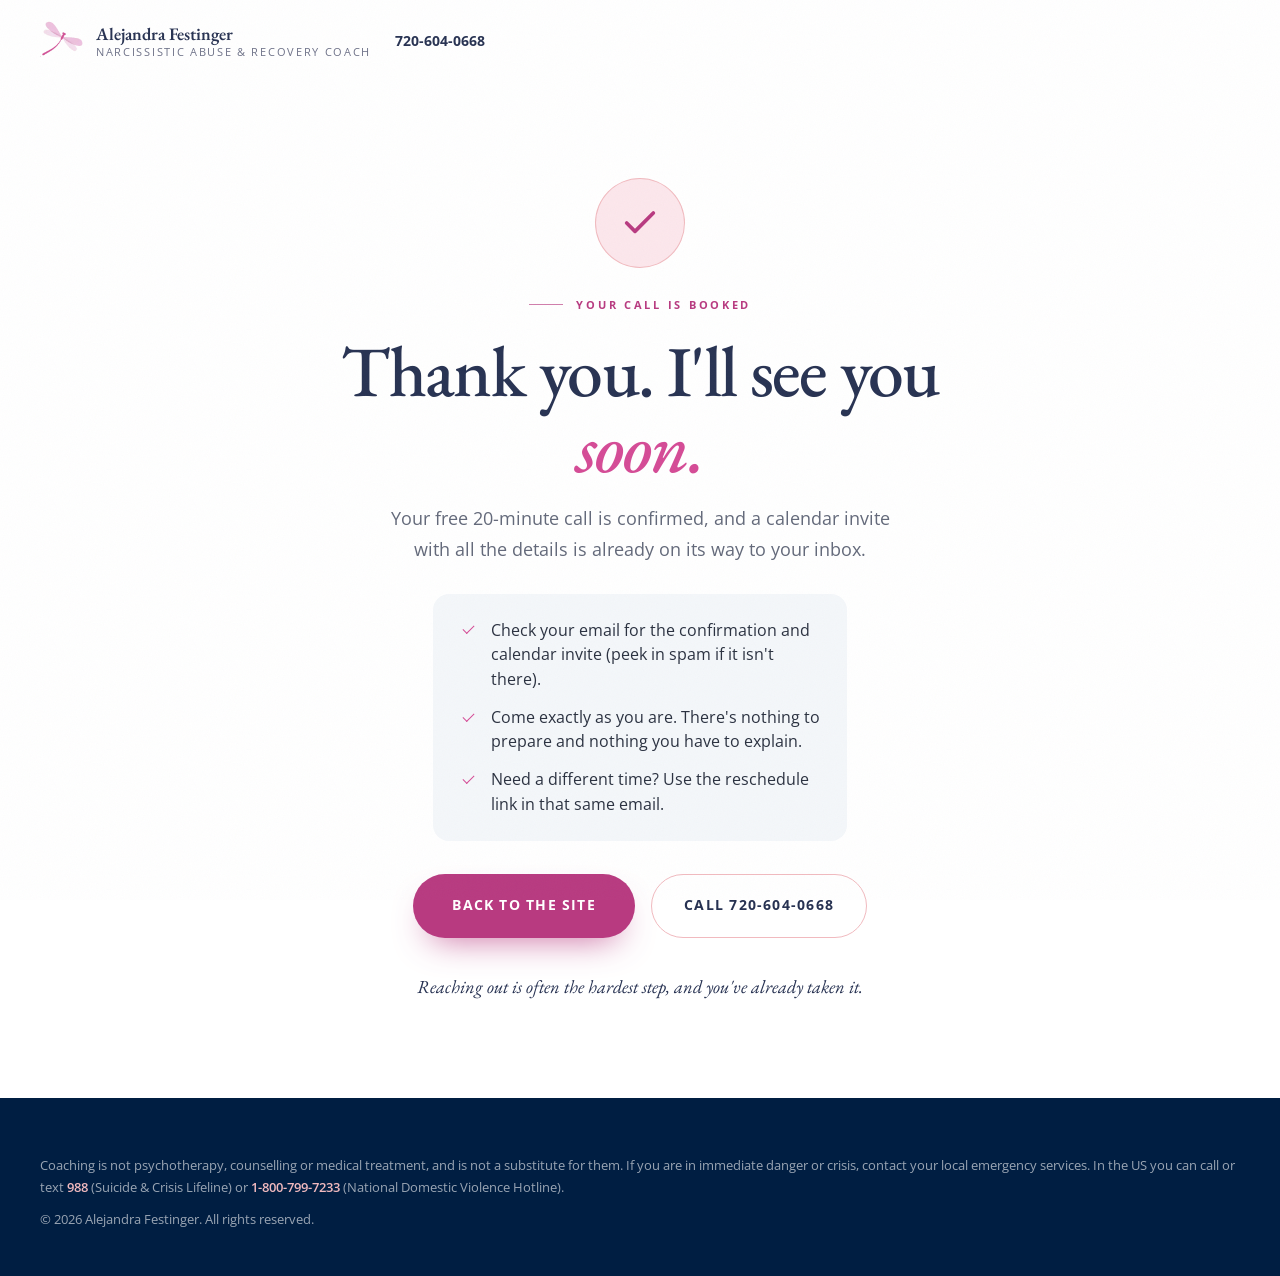
==== thank-you.html @ 25f55262 "Add a branded thank-you page for post-booking redirect New /thank-you page styled with the site's sy" ====
<!DOCTYPE html>
<html lang="en">
<head>
<meta charset="utf-8">
<meta name="viewport" content="width=device-width, initial-scale=1">

<!-- Google Tag Manager -->
<script>(function(w,d,s,l,i){w[l]=w[l]||[];w[l].push({'gtm.start':
new Date().getTime(),event:'gtm.js'});var f=d.getElementsByTagName(s)[0],
j=d.createElement(s),dl=l!='dataLayer'?'&l='+l:'';j.async=true;j.src=
'https://www.googletagmanager.com/gtm.js?id='+i+dl;f.parentNode.insertBefore(j,f);
})(window,document,'script','dataLayer','GTM-KCTSFG3N');</script>
<!-- End Google Tag Manager -->

<title>Thank you | Alejandra Festinger</title>
<meta name="description" content="Your free intro call with Alejandra Festinger is confirmed.">
<meta name="robots" content="noindex, nofollow">

<link rel="icon" href="images/logo.webp" type="image/webp">
<link rel="apple-touch-icon" href="images/logo.webp">

<link rel="preconnect" href="https://fonts.googleapis.com">
<link rel="preconnect" href="https://fonts.gstatic.com" crossorigin>
<link href="https://fonts.googleapis.com/css2?family=EB+Garamond:ital,wght@0,400;0,500;0,600;1,400;1,500&family=Open+Sans:wght@300;400;500;600;700&display=swap" rel="stylesheet">
<link rel="stylesheet" href="assets/styles.css">

<style>
  .thanks{ min-height:68vh; display:grid; place-items:center; text-align:center;
    padding:clamp(3rem,8vw,6rem) 0; }
  .thanks-inner{ max-width:640px; }
  .thanks-check{
    width:88px; height:88px; margin:0 auto 1.75rem; border-radius:50%;
    display:grid; place-items:center; background:var(--blush-bg); color:var(--rose-dark);
    box-shadow:0 0 0 1px var(--blush);
  }
  .thanks-check svg{ width:40px; height:40px; stroke-width:2.2; }
  .thanks .eyebrow{ justify-content:center; }
  .thanks h1{ margin:0 0 1.1rem; }
  .thanks-lede{ font-size:1.12rem; color:var(--body); margin:0 auto 1.75rem; max-width:50ch; }
  .thanks-next{
    list-style:none; margin:0 auto 2.1rem; padding:1.5rem 1.7rem; max-width:46ch;
    text-align:left; background:var(--mist); border-radius:var(--r);
    display:grid; gap:.85rem; font-size:.99rem; color:var(--ink);
  }
  .thanks-next li{ position:relative; padding-left:1.9rem; line-height:1.55; }
  .thanks-next li::before{
    content:""; position:absolute; left:.15rem; top:.5em; width:11px; height:6px;
    border-left:1.8px solid var(--rose); border-bottom:1.8px solid var(--rose);
    transform:rotate(-45deg);
  }
  .thanks-actions{ display:flex; gap:1rem; justify-content:center; flex-wrap:wrap; }
  .thanks-sign{ margin:2rem 0 0; font-family:var(--serif); font-style:italic;
    font-size:1.15rem; color:var(--navy-2); }
  @media (max-width:560px){ .thanks-actions{ flex-direction:column; } }
</style>
</head>
<body>

<!-- Google Tag Manager (noscript) -->
<noscript><iframe src="https://www.googletagmanager.com/ns.html?id=GTM-KCTSFG3N"
height="0" width="0" style="display:none;visibility:hidden"></iframe></noscript>
<!-- End Google Tag Manager (noscript) -->

<!-- conversion signal for GTM: create a trigger on this event to fire GA4/Ads conversions -->
<script>window.dataLayer=window.dataLayer||[];window.dataLayer.push({event:'booking_confirmed'});</script>

<div class="grain" aria-hidden="true"></div>

<header class="site-header" id="top">
  <div class="wrap header-inner">
    <a class="brand" href="/">
      <img class="brand-mark" src="images/logo.webp" alt="" width="44" height="44">
      <span class="brand-text">
        <strong>Alejandra Festinger</strong>
        <em>Narcissistic Abuse &amp; Recovery Coach</em>
      </span>
    </a>
    <div class="header-cta">
      <a class="phone" href="tel:+17206040668">720-604-0668</a>
    </div>
  </div>
</header>

<main class="thanks">
  <div class="wrap thanks-inner">
    <div class="thanks-check" aria-hidden="true">
      <svg viewBox="0 0 24 24"><path d="M20 6 9 17l-5-5"/></svg>
    </div>

    <p class="eyebrow"><span class="eyebrow-rule"></span>Your call is booked</p>
    <h1 class="display">Thank you. I'll see you <em>soon.</em></h1>

    <p class="thanks-lede">
      Your free 20-minute call is confirmed, and a calendar invite with all the
      details is already on its way to your inbox.
    </p>

    <ul class="thanks-next">
      <li>Check your email for the confirmation and calendar invite (peek in spam if it isn't there).</li>
      <li>Come exactly as you are. There's nothing to prepare and nothing you have to explain.</li>
      <li>Need a different time? Use the reschedule link in that same email.</li>
    </ul>

    <div class="thanks-actions">
      <a class="btn btn-rose btn-lg" href="/">Back to the site</a>
      <a class="btn btn-ghost" href="tel:+17206040668">Call 720-604-0668</a>
    </div>

    <p class="thanks-sign">Reaching out is often the hardest step, and you've already taken it.</p>
  </div>
</main>

<footer class="site-footer">
  <div class="wrap footer-legal" style="border-top:0; padding-top:0;">
    <p>
      Coaching is not psychotherapy, counselling or medical treatment, and is not a substitute
      for them. If you are in immediate danger or crisis, contact your local emergency services.
      In the US you can call or text <strong>988</strong> (Suicide &amp; Crisis Lifeline) or
      <strong>1-800-799-7233</strong> (National Domestic Violence Hotline).
    </p>
    <p>&copy; <span id="year">2026</span> Alejandra Festinger. All rights reserved.</p>
  </div>
</footer>

<script>document.getElementById('year').textContent=new Date().getFullYear();</script>
</body>
</html>
---- assets/styles.css ----
/* ============================================================
   Narcissistic Abuse Recovery — Landing Page
   Palette + type sampled from codependencylifecoach.com
   Concept: blur → focus. Distortion resolving into clarity.
   ============================================================ */

:root{
  --navy:        #162D4A;
  --navy-2:      #273252;
  --navy-deep:   #001E42;
  --rose:        #D54B96;   /* brand pink — accents and dark-background text */
  --rose-dark:   #B83A80;   /* text/fills on light backgrounds: clears 4.5:1 */
  --rose-deep:   #9C2F6B;   /* pressed / hover on filled buttons */
  --blush:       #F1BABF;
  --blush-bg:    #FCE7EC;
  --mist:        #F4F7FA;
  --mint:        #F2F8F5;
  --cream:       #FFF2E2;

  --ink:         #2A3140;
  --body:        #63697A;
  --body-soft:   #6C7087;
  --line:        #E7EBF1;
  --white:       #FFFFFF;

  --serif: "EB Garamond", Georgia, "Times New Roman", serif;
  --sans:  "Open Sans", Arial, Helvetica, sans-serif;

  --wrap: 1220px;
  --gutter: clamp(1.25rem, 4vw, 2.5rem);
  --r:    16px;
  --r-lg: 30px;

  --sh-sm: 0 2px 12px rgba(22,45,74,.06);
  --sh:    0 22px 50px -26px rgba(22,45,74,.4);
  --sh-lg: 0 50px 90px -45px rgba(22,45,74,.55);

  --ease:  cubic-bezier(.22,.61,.36,1);
  --ease-out: cubic-bezier(.16,1,.3,1);
}

*,*::before,*::after{ box-sizing:border-box; }

html{ scroll-behavior:smooth; scroll-padding-top:100px; -webkit-text-size-adjust:100%; }

body{
  margin:0;
  font-family:var(--sans);
  font-size:17px;
  line-height:1.75;
  color:var(--body);
  background:var(--white);
  overflow-x:hidden;
  -webkit-font-smoothing:antialiased;
}

img{ max-width:100%; height:auto; display:block; }
svg{ fill:none; stroke:currentColor; stroke-width:1.8; stroke-linecap:round; stroke-linejoin:round; }

h1,h2,h3{ font-family:var(--serif); color:var(--navy-2); margin:0 0 .5em; font-weight:500; }
p{ margin:0 0 1.15em; }
a{ color:var(--rose); text-decoration:none; }

.display{ line-height:1.06; letter-spacing:-.022em; }
.display em{ font-style:italic; color:var(--rose); }
h1.display{ font-size:clamp(2.55rem, 5.6vw, 4.6rem); }
h2.display{ font-size:clamp(2.05rem, 4.1vw, 3.35rem); }
h3{ font-size:1.3rem; line-height:1.25; }

.wrap{ width:min(var(--wrap), 100% - (var(--gutter) * 2)); margin-inline:auto; }

.skip-link{ position:absolute; left:-9999px; top:0; z-index:300; background:var(--navy); color:#fff; padding:.75rem 1.25rem; }
.skip-link:focus{ left:0; }
:focus-visible{ outline:3px solid var(--rose); outline-offset:3px; border-radius:4px; }

/* ─────────── page texture + chrome ─────────── */

.grain{
  position:fixed; inset:0; z-index:250; pointer-events:none; opacity:.035;
  background-image:url("data:image/svg+xml,%3Csvg xmlns='http://www.w3.org/2000/svg' width='140' height='140'%3E%3Cfilter id='n'%3E%3CfeTurbulence type='fractalNoise' baseFrequency='.85' numOctaves='3'/%3E%3C/filter%3E%3Crect width='100%25' height='100%25' filter='url(%23n)'/%3E%3C/svg%3E");
}

.progress{ position:fixed; top:0; left:0; right:0; height:2px; z-index:210; background:transparent; }
.progress span{
  display:block; height:100%; width:0%;
  background:linear-gradient(90deg, var(--blush), var(--rose));
}

/* ─────────── shared ─────────── */

/* rose-dark, not rose: at 11px the lighter tone falls under 4.5:1 on the
   light sections. Dark sections override this to blush below. */
.eyebrow{
  display:flex; align-items:center; gap:.85rem;
  font-size:.71rem; font-weight:700; letter-spacing:.24em; text-transform:uppercase;
  color:var(--rose-dark); margin:0 0 1.15rem;
}
.eyebrow-rule{ width:34px; height:1px; background:currentColor; flex:none; opacity:.65; }

.btn{
  display:inline-flex; align-items:center; justify-content:center; gap:.55rem;
  font-size:.845rem; font-weight:700; letter-spacing:.09em; text-transform:uppercase;
  padding:1.05rem 2rem; border-radius:999px; border:1.5px solid transparent;
  cursor:pointer; text-align:center; position:relative; overflow:hidden;
  transition:transform .3s var(--ease), box-shadow .3s var(--ease),
             background-color .3s, color .3s, border-color .3s;
}
.btn-lg{ padding:1.2rem 2.4rem; }
.btn-sm{ padding:.62rem 1.3rem; font-size:.72rem; letter-spacing:.1em; white-space:nowrap; }

/* filled with rose-dark, not rose: white on the lighter pink is only 3.98:1 */
.btn-rose{ background:var(--rose-dark); color:#fff; box-shadow:0 16px 34px -16px rgba(184,58,128,.8); }
.btn-rose::after{
  content:""; position:absolute; inset:0; background:var(--rose-deep);
  transform:translateY(101%); transition:transform .4s var(--ease-out); z-index:-1;
}
.btn-rose:hover{ transform:translateY(-3px); box-shadow:0 24px 42px -16px rgba(184,58,128,.9); }
.btn-rose:hover::after{ transform:translateY(0); }

.btn-ghost{ background:transparent; color:var(--navy-2); border-color:var(--blush); }
.btn-ghost:hover{ background:var(--blush-bg); border-color:var(--rose); transform:translateY(-3px); }

.btn-quiet{
  background:transparent; color:var(--navy-2); border-color:transparent;
  padding-inline:1.1rem;
}
.btn-quiet .dot{ width:7px; height:7px; border-radius:50%; background:var(--rose); flex:none; }
.btn-quiet:hover{ color:var(--rose); }

.btn-outline-light{ background:transparent; color:#fff; border-color:rgba(241,186,191,.5); }
.btn-outline-light:hover{ background:rgba(241,186,191,.14); border-color:var(--blush); transform:translateY(-3px); }

/* per-section call to action — a centred booking button beneath a section's body */
.section-cta{ text-align:center; margin-top:clamp(2.5rem,5vw,3.75rem); }
.about-cta{ margin-top:1.9rem; }

/* ─────────── meet (intro video) ─────────── */
.meet{ background:var(--mist); }
.meet-grid{ display:grid; grid-template-columns:.9fr 1.1fr; gap:clamp(2.5rem,6vw,5rem); align-items:center; }
.meet-note{ color:var(--body); font-size:1.02rem; margin:1.25rem 0 1.9rem; max-width:34ch; }
.meet-video{ position:relative; margin:0; }
.meet-video video{
  width:100%; aspect-ratio:16 / 9; display:block; object-fit:cover;
  background:var(--navy); border-radius:var(--r-lg); box-shadow:var(--sh-lg);
}
/* branded play button laid over the poster (injected by script.js) */
.meet-play{
  position:absolute; inset:0; display:grid; place-items:center;
  border:0; padding:0; margin:0; cursor:pointer; background:transparent;
  border-radius:var(--r-lg); overflow:hidden;
}
.meet-play::before{
  content:""; position:absolute; inset:0;
  background:radial-gradient(circle at 50% 45%, rgba(22,45,74,.12), rgba(22,45,74,.42));
  transition:background .35s;
}
.meet-play:hover::before{ background:radial-gradient(circle at 50% 45%, rgba(22,45,74,.02), rgba(22,45,74,.3)); }
.meet-play-glyph{
  position:relative; width:76px; height:76px; border-radius:50%;
  background:var(--rose-dark); color:#fff; display:grid; place-items:center;
  box-shadow:0 18px 38px -12px rgba(184,58,128,.9);
  transition:transform .35s var(--ease);
}
.meet-play:hover .meet-play-glyph{ transform:scale(1.09); }
.meet-play:focus-visible .meet-play-glyph{ outline:3px solid var(--blush); outline-offset:4px; }
.meet-play-glyph svg{ width:27px; height:27px; margin-left:3px; }
@media (max-width:900px){
  /* stack with the video first, then the copy and its button */
  .meet-grid{ grid-template-columns:1fr; gap:2rem; }
  .meet-video{ order:1; }
  .meet-copy{ order:2; }
}
@media (max-width:600px){ .meet-play-glyph{ width:62px; height:62px; } .meet-play-glyph svg{ width:22px; height:22px; } }

.section{ position:relative; padding:clamp(5rem, 10vw, 9rem) 0; }

.section-head{ max-width:720px; margin:0 auto clamp(3rem,6vw,4.5rem); text-align:center; }
.section-head .eyebrow{ justify-content:center; }
.section-head.light h2{ color:#fff; }
.section-head.light .eyebrow{ color:var(--blush); }

/* editorial split heading: title left, note right */
.head-split{
  display:grid; grid-template-columns:1.35fr .65fr; gap:clamp(1.5rem,4vw,3.5rem);
  align-items:end; margin-bottom:clamp(3rem,6vw,4.5rem);
}
.head-split h2{ margin:0; }
.head-note{
  margin:0; font-size:1.02rem; color:var(--body-soft);
  padding-left:1.5rem; border-left:2px solid var(--blush);
}

/* soft colour mesh backdrops */
.mesh{ position:absolute; inset:0; overflow:hidden; pointer-events:none; }
.mesh i{ position:absolute; border-radius:50%; filter:blur(60px); display:block; }
.mesh i:nth-child(1){ width:38rem; height:38rem; right:-8rem; top:-12rem; background:rgba(241,186,191,.55); }
.mesh i:nth-child(2){ width:30rem; height:30rem; left:-10rem; bottom:-8rem; background:rgba(244,247,250,.9); }
.mesh i:nth-child(3){ width:22rem; height:22rem; right:22%; bottom:-6rem; background:rgba(255,242,226,.7); }
.mesh.dark i:nth-child(1){ background:rgba(213,75,150,.3); }
.mesh.dark i:nth-child(2){ background:rgba(241,186,191,.14); }
.mesh.dark i:nth-child(3){ background:rgba(213,75,150,.16); }

/* ─────────── header ─────────── */

.site-header{
  position:sticky; top:0; z-index:200;
  background:rgba(255,255,255,.86);
  backdrop-filter:saturate(160%) blur(16px);
  border-bottom:1px solid transparent;
  transition:border-color .35s, box-shadow .35s;
}
.site-header.scrolled{ border-bottom-color:var(--line); box-shadow:0 12px 34px -26px rgba(22,45,74,.6); }

.header-inner{ display:flex; align-items:center; gap:1.5rem; min-height:82px; }

.brand{ display:flex; align-items:center; gap:.75rem; color:var(--navy-2); }
.brand-mark{
  width:44px; height:44px; flex:none;
  object-fit:contain;
  transition:transform .4s var(--ease);
}
.brand:hover .brand-mark{ transform:rotate(-8deg); }
.brand-text{ display:flex; flex-direction:column; line-height:1.28; }
.brand-text strong{ font-family:var(--serif); font-size:1.1rem; font-weight:600; }
.brand-text em{ font-style:normal; font-size:.66rem; letter-spacing:.16em; text-transform:uppercase; color:var(--body-soft); }

.site-nav{ display:flex; gap:1.9rem; margin-left:auto; }
.site-nav a{
  position:relative;
  font-size:.875rem; font-weight:600; color:var(--navy-2);
}
.site-nav a::after{
  content:""; position:absolute; left:0; bottom:-6px; height:1.5px; width:100%;
  background:var(--rose); transform:scaleX(0); transform-origin:right;
  transition:transform .35s var(--ease);
}
.site-nav a:hover::after{ transform:scaleX(1); transform-origin:left; }
.site-nav a:hover{ color:var(--rose); }

.header-cta{ display:flex; align-items:center; gap:1.15rem; }
.phone{ font-size:.85rem; font-weight:700; color:var(--navy-2); white-space:nowrap; }
.phone:hover{ color:var(--rose); }

/* ─────────── hero ─────────── */

.hero{ position:relative; overflow:hidden; padding:clamp(3.5rem,7vw,6rem) 0 clamp(4.5rem,9vw,7.5rem); }

.hero-grid{
  position:relative; z-index:1;
  display:grid; grid-template-columns:1.1fr .9fr; gap:clamp(2.5rem,5vw,5rem);
  align-items:center;
}

/* headline words rise in sequence */
.display .word{ display:inline-block; }
.js .display .word{
  opacity:0; transform:translateY(.5em);
  animation:rise .95s var(--ease-out) forwards;
}
.js .w1{ animation-delay:.05s } .js .w2{ animation-delay:.14s }
.js .w3{ animation-delay:.23s } .js .w4{ animation-delay:.32s }
.js .w5{ animation-delay:.41s } .js .w6{ animation-delay:.5s }
@keyframes rise{ to{ opacity:1; transform:none; } }

/* the core metaphor: a distorted word resolving into focus */
.blurred{ position:relative; color:var(--navy-2); }
.js .blurred{ animation:rise .95s var(--ease-out) forwards, focusIn 1.7s var(--ease-out) .35s both; }
@keyframes focusIn{
  from{ filter:blur(13px); letter-spacing:.09em; opacity:.45; }
  to  { filter:blur(0);    letter-spacing:-.022em; opacity:1; }
}
.blurred::after{
  content:""; position:absolute; left:0; right:0; bottom:.09em; height:.055em;
  background:var(--rose); transform:scaleX(0); transform-origin:left;
}
.js .blurred::after{ animation:draw .8s var(--ease-out) 1.5s forwards; }
@keyframes draw{ to{ transform:scaleX(1); } }

.js .line-in{ opacity:0; transform:translateY(16px); animation:rise .9s var(--ease-out) forwards; }
.js .line-in{ animation-delay:.2s; }
.js .d5{ animation-delay:.62s } .js .d6{ animation-delay:.72s } .js .d7{ animation-delay:.82s }

.lede{ font-size:1.16rem; color:var(--body-soft); max-width:35em; margin:1.75rem 0 2.25rem; }

.hero-actions{ display:flex; flex-wrap:wrap; align-items:center; gap:1rem; }
.hero-actions.center{ justify-content:center; }

/* three equal columns split by hairlines — never an orphaned third item */
.hero-stats{
  display:grid; grid-template-columns:repeat(3,1fr);
  margin:3rem 0 0; padding-top:2rem;
  border-top:1px solid var(--line);
}
.hero-stats div{ padding:0 1.25rem; border-left:1px solid var(--line); }
.hero-stats div:first-child{ padding-left:0; border-left:0; }
.hero-stats dt{
  font-family:var(--serif); font-size:2.35rem; line-height:1; color:var(--navy-2); font-weight:500;
}
.hero-stats dt small{ font-size:.85rem; color:var(--rose-dark); margin-left:.15rem; }
.hero-stats dd{
  margin:.55rem 0 0; font-size:.8rem; line-height:1.5;
  color:var(--body-soft); letter-spacing:.01em;
}

/* hero media */
.hero-media{ position:relative; }

.frame-offset{
  position:absolute; inset:1.75rem -1.75rem -1.75rem 1.75rem;
  border:1px solid var(--blush); border-radius:var(--r-lg);
}

.hero-photo{
  position:relative; margin:0; overflow:hidden;
  border-radius:clamp(9rem,18vw,15rem) clamp(9rem,18vw,15rem) var(--r-lg) var(--r-lg);
  box-shadow:var(--sh-lg); background:var(--blush-bg);
}
.hero-photo img{
  width:100%; aspect-ratio:9/11; object-fit:cover; object-position:center 16%;
  transform:scale(1.02); transition:transform 1.4s var(--ease);
}
.hero-photo:hover img{ transform:scale(1.06); }
.hero-photo::after{
  content:""; position:absolute; inset:0;
  background:linear-gradient(180deg, transparent 58%, rgba(22,45,74,.28) 100%);
}

/* rotating seal */
.seal{
  position:absolute; left:-2.6rem; bottom:3.5rem;
  width:118px; height:118px; display:grid; place-items:center;
  background:#fff; border-radius:50%; box-shadow:var(--sh);
}
/* child combinator only: a descendant selector here also caught the play
   icon inside .seal-core and hid it. */
.seal > svg{
  position:absolute; inset:0; width:100%; height:100%;
  stroke:none;
  transform-origin:50% 50%;
  animation:sealSpin 18s linear infinite;
}
@keyframes sealSpin{ to{ transform:rotate(360deg); } }
.seal text{
  font-family:var(--sans); font-size:8.2px; font-weight:700;
  fill:var(--navy-2); stroke:none;
}
.seal-core{
  width:46px; height:46px; border-radius:50%; background:var(--rose); color:#fff;
  display:grid; place-items:center;
}
.seal-core svg{ width:18px; height:18px; stroke-width:2; }

.photo-note{
  position:absolute; right:-1rem; bottom:-1.25rem;
  background:#fff; border:1px solid var(--line); border-radius:var(--r);
  padding:.85rem 1.15rem; box-shadow:var(--sh-sm);
  font-size:.72rem; letter-spacing:.05em; color:var(--body-soft); line-height:1.5;
}
.photo-note strong{
  display:block; font-family:var(--serif); font-size:1rem; letter-spacing:0;
  color:var(--navy-2); font-weight:600;
}

/* ─────────── marquee ─────────── */

.marquee{ background:var(--navy); padding:1.05rem 0; overflow:hidden; white-space:nowrap; }
.marquee-track{
  display:inline-flex; align-items:center; gap:1.9rem;
  animation:slide 52s linear infinite;
  font-family:var(--serif); font-size:1.06rem; font-style:italic;
  letter-spacing:.03em; color:rgba(241,186,191,.92);
}
.marquee-track i{ width:5px; height:5px; border-radius:50%; background:rgba(241,186,191,.4); flex:none; }
@keyframes slide{ to{ transform:translateX(-50%); } }

/* ─────────── signs ─────────── */

.signs{ background:#fff; }

.sign-list{
  list-style:none; margin:0 0 clamp(3rem,6vw,4.5rem); padding:0;
  display:grid; grid-template-columns:repeat(2,1fr); gap:0;
  border-top:1px solid var(--line);
}
/* number column is fixed so every row's text starts on the same axis;
   padding is symmetric so nothing crowds the dividers */
.sign{
  position:relative;
  display:grid; grid-template-columns:2.6rem 1fr; align-items:start;
  padding:1.9rem 2rem;
  border-bottom:1px solid var(--line);
  transition:background-color .4s var(--ease);
}
.sign:nth-child(odd){ border-right:1px solid var(--line); }

/* rail that draws down the cell edge on hover */
.sign::before{
  content:""; position:absolute; left:0; top:-1px; bottom:-1px; width:2px;
  background:var(--rose); transform:scaleY(0); transform-origin:bottom;
  transition:transform .45s var(--ease);
}
.sign:hover{ background:var(--mist); }
.sign:hover::before{ transform:scaleY(1); transform-origin:top; }

.sign-i{
  position:relative;
  font-family:var(--serif); font-size:1.05rem; line-height:1.58;
  letter-spacing:.06em; color:var(--rose-dark);
  transition:color .35s;
}
/* short tick tying the number to the row it labels */
.sign-i::after{
  content:""; position:absolute; left:0; top:2.1em;
  width:1.15rem; height:1px; background:var(--line);
  transition:background-color .35s, width .35s var(--ease);
}
.sign:hover .sign-i{ color:var(--navy-2); }
.sign:hover .sign-i::after{ background:var(--rose); width:1.6rem; }

.sign p{ margin:0; font-size:1.04rem; line-height:1.6; color:var(--navy-2); }

.pull{
  max-width:26ch; margin:0 auto; text-align:center;
  font-family:var(--serif); font-size:clamp(1.6rem,3vw,2.35rem);
  line-height:1.28; letter-spacing:-.015em; color:var(--navy-2);
}
.pull em{ font-style:italic; color:var(--rose); }

/* ─────────── why (sticky) ─────────── */

.why{
  background:
    radial-gradient(46rem 34rem at 8% 8%, rgba(213,75,150,.2) 0%, transparent 62%),
    var(--navy);
  color:rgba(255,255,255,.72);
}
.why-grid{ display:grid; grid-template-columns:.85fr 1.15fr; gap:clamp(2.5rem,6vw,5.5rem); align-items:start; }

.why-sticky{ position:sticky; top:130px; }
.why-sticky h2{ color:#fff; }
.why-sticky .eyebrow{ color:var(--blush); }
.why-note{ font-size:1.03rem; max-width:26em; margin:1.35rem 0 2rem; }

.why-stack{ display:grid; gap:1.15rem; }

.slab{
  position:relative; padding:2.15rem 2rem 1.85rem;
  border-radius:var(--r-lg);
  background:rgba(255,255,255,.055);
  border:1px solid rgba(241,186,191,.18);
  backdrop-filter:blur(8px);
  transition:transform .45s var(--ease), background-color .45s, border-color .45s;
}
.slab:hover{ transform:translateX(8px); background:rgba(255,255,255,.09); border-color:rgba(241,186,191,.42); }
.slab h3{
  color:#fff; margin-bottom:.7rem; padding-bottom:.7rem;
  border-bottom:1px solid rgba(241,186,191,.2);
}
.slab p{ margin:0; font-size:.99rem; color:rgba(255,255,255,.68); }

/* ─────────── the work (ledger) ─────────── */

.work{ background:var(--mist); }

.ledger{ border-top:1px solid var(--line); }
.entry{
  position:relative;
  display:grid; grid-template-columns:.9fr 1.1fr; gap:1.5rem 2.5rem;
  align-items:start; padding:2.15rem .5rem;
  border-bottom:1px solid var(--line);
  transition:background-color .45s var(--ease), padding-left .45s var(--ease);
}
/* icon + title in the entry's first column */
.entry-lead{ display:flex; align-items:center; gap:.9rem; }
.entry-icon{
  flex:none; display:grid; place-items:center;
  width:46px; height:46px; border-radius:50%;
  background:var(--blush-bg); color:var(--rose-dark);
}
.entry-icon svg{ width:24px; height:24px; }
.entry:hover .entry-icon{ background:var(--blush); color:var(--rose-deep); }
.entry::before{
  content:""; position:absolute; left:0; top:0; bottom:-1px; width:2px;
  background:var(--rose); transform:scaleY(0); transform-origin:bottom;
  transition:transform .45s var(--ease);
}
.entry:hover{ background:#fff; padding-left:1.5rem; }
.entry:hover::before{ transform:scaleY(1); transform-origin:top; }
.entry h3{ margin:0; font-size:1.42rem; transition:color .45s; }
.entry:hover h3{ color:var(--rose); }
.entry p{ margin:0; font-size:.99rem; }

/* ─────────── watch ─────────── */

.watch{ background:#fff; }

/* four across; the clips are vertical, so the frames are too */
.video-grid{ display:grid; grid-template-columns:repeat(4,1fr); gap:1.25rem; }

.vid{ margin:0; }

.vid-frame{
  position:relative; aspect-ratio:9/16; overflow:hidden;
  border-radius:var(--r); background:var(--navy);
  box-shadow:var(--sh);
}
.vid-frame iframe{
  position:absolute; inset:0; width:100%; height:100%; border:0;
  /* scale past the player chrome so the frame reads as clean footage */
  transform:scale(1.02);
}

/* Placeholder until the player is injected. Scoped to :empty — as a plain
   ::after it is the holder's last child and paints over the iframe. */
.vid-holder{ position:absolute; inset:0; }
.vid-holder:empty{ background:var(--navy); }
.vid-holder:empty::after{
  content:""; position:absolute; inset:0;
  background:radial-gradient(20rem 14rem at 70% 0%, rgba(213,75,150,.28) 0%, transparent 65%);
}

/* centred play glyph, matching the seal */
.vid-play{
  position:absolute; left:50%; top:50%; z-index:2;
  transform:translate(-50%,-50%);
  width:54px; height:54px; border-radius:50%;
  display:grid; place-items:center;
  background:rgba(255,255,255,.92); color:var(--rose-dark);
  box-shadow:0 10px 26px -12px rgba(22,45,74,.8);
  pointer-events:none;
  transition:transform .35s var(--ease), background-color .35s;
}
.vid-play svg{ width:22px; height:22px; margin-left:2px; }
.vid:hover .vid-play{ transform:translate(-50%,-50%) scale(1.08); background:#fff; }

.vid-sound{
  position:absolute; right:.6rem; bottom:.6rem; z-index:3;
  display:inline-flex; align-items:center; gap:.4rem;
  padding:.5rem .7rem; border-radius:999px; cursor:pointer;
  background:rgba(22,45,74,.78); color:#fff;
  border:1px solid rgba(241,186,191,.4);
  backdrop-filter:blur(8px);
  font-family:var(--sans); font-size:.6rem; font-weight:700;
  letter-spacing:.11em; text-transform:uppercase;
  transition:background-color .3s, border-color .3s, transform .3s var(--ease);
}
.vid-sound svg{ width:14px; height:14px; }
.vid-sound .i-on{ display:none; }
.vid-sound[aria-pressed="true"]{ background:var(--rose-dark); border-color:var(--rose-dark); }
.vid-sound[aria-pressed="true"] .i-on{ display:block; }
.vid-sound[aria-pressed="true"] .i-off{ display:none; }
.vid-sound:hover{ transform:translateY(-2px); background:rgba(22,45,74,.9); }
.vid-sound[aria-pressed="true"]:hover{ background:var(--rose-deep); }

.vid figcaption{ padding:.9rem .15rem 0; }
.vid figcaption strong{
  display:block; font-family:var(--serif); font-size:1.05rem; line-height:1.32;
  color:var(--navy-2); font-weight:500;
}
.vid figcaption span{
  display:block; margin-top:.3rem; font-size:.74rem; color:var(--body);
}

.watch-note{
  margin:2.5rem 0 0; text-align:center;
  font-size:.82rem; color:var(--body-soft);
}

/* ─────────── shift ─────────── */

.shift{ position:relative; overflow:hidden; background:var(--navy); }
.shift .wrap{ position:relative; z-index:1; }

.ledger-shift{ max-width:920px; margin-inline:auto; }

.shift-legend{
  display:grid; grid-template-columns:1fr 4.5rem 1fr; gap:1rem;
  padding:0 1.5rem .95rem;
  font-size:.68rem; font-weight:700; letter-spacing:.22em; text-transform:uppercase;
}
.shift-legend span:first-child{ color:rgba(255,255,255,.6); }
.shift-legend span:last-child{ color:var(--blush); }

.srow{
  display:grid; grid-template-columns:1fr 4.5rem 1fr; gap:1rem; align-items:center;
  padding:1.35rem 1.5rem;
  border-top:1px solid rgba(241,186,191,.16);
  transition:background-color .4s;
}
.srow:hover{ background:rgba(241,186,191,.06); }
.was{
  color:rgba(255,255,255,.62);
  text-decoration:line-through; text-decoration-color:rgba(213,75,150,.7); text-decoration-thickness:1.5px;
  font-size:.99rem;
}
.arrow{ position:relative; height:1px; background:rgba(241,186,191,.3); }
.arrow::after{
  content:""; position:absolute; right:0; top:50%;
  width:6px; height:6px; margin-top:-3px;
  border-right:1.5px solid var(--rose); border-top:1.5px solid var(--rose);
  transform:rotate(45deg);
}
.now{ font-family:var(--serif); font-size:1.22rem; color:#fff; line-height:1.3; }

/* ─────────── about ─────────── */

.about{ background:#fff; }
.about-grid{ display:grid; grid-template-columns:.82fr 1.18fr; gap:clamp(2.5rem,6vw,5.5rem); align-items:center; }

.about-media{ position:relative; }
.about-frame{ position:relative; border-radius:var(--r-lg); overflow:hidden; box-shadow:var(--sh-lg); }
.about-frame img{ width:100%; aspect-ratio:4/5; object-fit:cover; }
.about-media::before{
  content:""; position:absolute; inset:-1.5rem -1.5rem 3rem 3rem;
  border:1px solid var(--blush); border-radius:var(--r-lg); z-index:-1;
}
.year-stamp{
  position:absolute; right:-1.35rem; bottom:-1.5rem;
  width:122px; height:122px; border-radius:50%;
  background:var(--navy); color:var(--blush);
  display:grid; place-content:center; text-align:center; line-height:1.3;
  box-shadow:var(--sh);
}
.year-stamp small{ font-size:.62rem; letter-spacing:.22em; text-transform:uppercase; }
.year-stamp strong{ display:block; font-family:var(--serif); font-size:1.85rem; color:#fff; font-weight:500; }

.about-copy .drop::first-letter{
  float:left; font-family:var(--serif); font-size:3.9rem; line-height:.82;
  padding:.1em .12em 0 0; color:var(--rose);
}
.tick-list{ list-style:none; margin:0 0 1.6rem; padding:0; display:grid; gap:.6rem; }
.tick-list li{ position:relative; padding-left:1.95rem; font-size:.99rem; }
.tick-list li::before{
  content:""; position:absolute; left:0; top:.52em;
  width:11px; height:6px; border-left:1.8px solid var(--rose); border-bottom:1.8px solid var(--rose);
  transform:rotate(-45deg);
}
.mission{
  margin:1.9rem 0 0; padding:1.5rem 0 1.5rem 1.85rem;
  border-left:2px solid var(--blush);
  font-family:var(--serif); font-size:1.38rem; font-style:italic; line-height:1.48;
  color:var(--navy-2);
}

/* ─────────── steps (path) ─────────── */

.steps{ background:var(--mint); }

.path{
  list-style:none; margin:0 0 clamp(3rem,5vw,4rem); padding:0;
  display:grid; grid-template-columns:repeat(3,1fr); gap:1.75rem;
  position:relative;
}
.path::before{
  content:""; position:absolute; left:12%; right:12%; top:26px; height:1px;
  background:linear-gradient(90deg, var(--blush), var(--rose), var(--blush));
  opacity:.5;
}
.stop{ position:relative; text-align:center; padding:0 .75rem; }
.stop-dot{
  position:relative; z-index:1;
  width:52px; height:52px; margin:0 auto 1.4rem;
  border-radius:50%; background:#fff; border:1.5px solid var(--blush);
  display:grid; place-items:center;
  transition:transform .4s var(--ease), background-color .4s, border-color .4s;
}
.stop-dot b{ font-family:var(--serif); font-size:1.3rem; color:var(--rose-dark); font-weight:500; }
.stop:hover .stop-dot{ transform:scale(1.12); background:var(--rose-dark); border-color:var(--rose-dark); }
.stop:hover .stop-dot b{ color:#fff; }
.stop h3{ margin-bottom:.55rem; }
.stop p{ margin:0; font-size:.98rem; }

.steps-cta{ text-align:center; }
.fineprint{ margin:1.1rem 0 0; font-size:.84rem; color:var(--body-soft); }

/* ─────────── stories (quote wall) ─────────── */

.stories{ background:#fff; }

/* shared attribution row */
.stories figcaption{ display:flex; align-items:center; gap:.85rem; }
.avatar{
  width:44px; height:44px; flex:none; border-radius:50%;
  display:grid; place-items:center;
  background:var(--blush-bg); color:var(--rose-dark);
  font-family:var(--serif); font-size:1rem; font-weight:600; letter-spacing:.04em;
}

/* The source portraits are 600x550 composites: a 383px circle at (55,39),
   with the client's name and a rule alongside. These percentages crop to the
   circle alone and stay correct at any avatar size. */
.avatar-photo{
  background-repeat:no-repeat;
  background-size:156.66% 143.6%;
  background-position:25.34% 23.36%;
  box-shadow:0 0 0 1px var(--blush);
}

/* Drawn stand-ins for the two clients the site identifies only by
   initials. Deliberately illustrations, not stock photographs, so no real
   person's face is attached to someone else's testimonial. */
.avatar-illus{
  background-repeat:no-repeat;
  background-size:cover;
  background-position:center;
  box-shadow:0 0 0 1px var(--blush);
}
.who{ display:flex; flex-direction:column; line-height:1.35; min-width:0; }
.who strong{
  font-size:.78rem; font-weight:700; letter-spacing:.15em; text-transform:uppercase;
  color:var(--rose-dark);
}
.who em{ font-style:normal; font-size:.79rem; color:var(--body); }

/* the headline testimonial */
.quote-hero{
  position:relative; margin:0 0 1.5rem; overflow:hidden;
  padding:clamp(2.5rem,5vw,3.75rem) clamp(1.75rem,4vw,3.5rem);
  border-radius:var(--r-lg); background:var(--navy);
  background-image:radial-gradient(30rem 22rem at 88% -20%, rgba(213,75,150,.35) 0%, transparent 65%);
}
.quote-hero::before{
  content:"\201C"; position:absolute; top:.4rem; right:2rem;
  font-family:var(--serif); font-size:11rem; line-height:1;
  color:rgba(241,186,191,.16); pointer-events:none;
}
.quote-hero blockquote{
  position:relative; margin:0 0 1.85rem; max-width:22ch;
  font-family:var(--serif); font-size:clamp(1.55rem,3.4vw,2.4rem); line-height:1.3;
  letter-spacing:-.015em; color:#fff;
}
.quote-hero blockquote em{ font-style:italic; color:var(--blush); }
.quote-hero .avatar{ background:rgba(241,186,191,.18); color:var(--blush); }
.quote-hero .who strong{ color:var(--blush); }
.quote-hero .who em{ color:rgba(255,255,255,.6); }

/* masonry wall — columns keep uneven quote lengths from leaving gaps */
.quote-wall{ columns:2; column-gap:1.5rem; }

.q-card{
  break-inside:avoid; margin:0 0 1.5rem;
  padding:2.1rem 1.85rem 1.75rem;
  background:var(--mist); border:1px solid transparent; border-radius:var(--r-lg);
  transition:background-color .45s, border-color .45s, transform .45s var(--ease), box-shadow .45s var(--ease);
}
.q-card:hover{
  background:#fff; border-color:var(--blush);
  transform:translateY(-4px); box-shadow:var(--sh);
}
.q-card blockquote{
  margin:0 0 1.5rem; font-size:1rem; line-height:1.72; color:var(--ink);
}
.q-card.accent{ background:var(--blush-bg); }
.q-card.accent .avatar{ background:#fff; }
.q-card.accent blockquote{
  font-family:var(--serif); font-size:1.32rem; line-height:1.45; color:var(--navy-2);
}

/* featured testimonials — two quote cards set diagonally against two lifestyle
   images, echoing the source site. Initial-only clients keep prominence without
   a face pinned to the quote. */
.quote-feature{
  display:grid; grid-template-columns:1fr 1fr; gap:1.5rem;
  margin:0 0 1.5rem;
}
/* DOM order stays quote-photo-quote-photo so the stacked mobile view alternates
   instead of clumping both photos together. On the two-column desktop grid we
   swap the last quote and photo so it still reads diagonally. */
.quote-feature > :nth-child(3){ order:2; }
.quote-feature > :nth-child(4){ order:1; }
.qf-quote{
  display:flex; flex-direction:column; justify-content:center;
  padding:clamp(2rem,4vw,3rem); border-radius:var(--r-lg);
  min-height:clamp(15rem,25vw,20rem);
}
.qf-quote blockquote{
  margin:0 0 1.4rem; font-family:var(--serif);
  font-size:clamp(1.35rem,2.4vw,1.9rem); line-height:1.4; letter-spacing:-.01em;
}
.qf-quote em{ font-style:italic; }
.qf-cite{
  margin:0; font-size:.8rem; font-weight:700; letter-spacing:.14em;
  text-transform:uppercase; color:var(--rose-dark);
}
.qf-cite span{
  display:block; margin-top:.2rem; font-weight:400; font-size:.82rem;
  letter-spacing:0; text-transform:none; font-style:italic; color:var(--body);
}
.qf-quote.light{ background:var(--mint); }
.qf-quote.light blockquote{ color:var(--navy-2); }
.qf-quote.light em{ color:var(--rose-dark); }
.qf-quote.dark{
  background:var(--navy);
  background-image:radial-gradient(30rem 22rem at 88% -20%, rgba(213,75,150,.35) 0%, transparent 65%);
}
.qf-quote.dark blockquote{ color:#fff; }
.qf-quote.dark em{ color:var(--blush); }
.qf-quote.dark .qf-cite{ color:var(--blush); }
.qf-quote.dark .qf-cite span{ color:rgba(255,255,255,.6); }
.qf-photo{
  border-radius:var(--r-lg); min-height:clamp(15rem,25vw,20rem);
  background-size:cover; background-position:center top; background-repeat:no-repeat;
  box-shadow:var(--sh);
}

/* ─────────── faq ─────────── */

.faq{ background:var(--mist); }
.faq-grid{ display:grid; grid-template-columns:.8fr 1.2fr; gap:clamp(2.5rem,6vw,5rem); align-items:start; }
.faq-aside{ position:sticky; top:130px; }
.faq-help{ font-size:1rem; color:var(--body-soft); margin:1.25rem 0 1.75rem; max-width:24em; }

.faq-list{ display:grid; gap:.7rem; }
.faq-list details{
  background:#fff; border:1px solid var(--line); border-radius:var(--r);
  padding:0 1.7rem; transition:border-color .35s, box-shadow .35s;
}
.faq-list details[open]{ border-color:var(--blush); box-shadow:var(--sh-sm); }
.faq-list summary{
  list-style:none; cursor:pointer; position:relative;
  padding:1.4rem 2.75rem 1.4rem 0;
  font-family:var(--serif); font-size:1.24rem; line-height:1.35; color:var(--navy-2);
}
.faq-list summary::-webkit-details-marker{ display:none; }
.faq-list summary::before,
.faq-list summary::after{
  content:""; position:absolute; right:.25rem; top:50%;
  background:var(--rose); transition:transform .35s var(--ease), opacity .35s;
}
.faq-list summary::before{ width:14px; height:1.5px; margin-top:-.75px; }
.faq-list summary::after{ width:1.5px; height:14px; margin-top:-7px; right:6.5px; }
.faq-list details[open] summary::after{ transform:rotate(90deg); opacity:0; }
.faq-list details > div{ overflow:hidden; }
.faq-list p{ margin:0; padding:0 0 1.5rem; font-size:.99rem; }

/* ─────────── free resource ─────────── */

/* cream, not mist: the FAQ directly above is already mist and the two
   sections ran together */
.resource{ background:var(--cream); }

.resource-grid{
  display:grid; grid-template-columns:1fr 1fr;
  gap:clamp(2.5rem,6vw,5rem); align-items:center;
}

.resource-media img{
  width:100%; max-width:520px; margin-inline:auto;
  filter:drop-shadow(0 34px 45px rgba(22,45,74,.28));
}

.resource-copy h2{ margin-bottom:.7rem; }
/* --body, not --body-soft: cream is darker than white and the softer tone
   lands at 4.43:1 on it */
.resource-lede{ font-size:1.05rem; color:var(--body); max-width:34em; margin-bottom:1.9rem; }

.resource-form{ display:grid; gap:.9rem; max-width:30rem; }

.field{ display:grid; gap:.4rem; }
.field label{
  font-size:.72rem; font-weight:700; letter-spacing:.13em; text-transform:uppercase;
  color:var(--navy-2);
}
.field .opt{
  font-weight:400; letter-spacing:.04em; text-transform:none;
  color:var(--body); font-size:.74rem; margin-left:.35rem;
}
.field input, .field textarea{
  width:100%; font-family:var(--sans); font-size:.98rem; color:var(--ink);
  background:#fff; border:1.5px solid var(--line); border-radius:12px;
  padding:.85rem 1rem; resize:vertical;
  transition:border-color .3s, box-shadow .3s;
}
.field input::placeholder, .field textarea::placeholder{ color:#9aa1b1; }
.field input:focus, .field textarea:focus{
  outline:none; border-color:var(--rose-dark);
  box-shadow:0 0 0 3px rgba(184,58,128,.14);
}
.field input:user-invalid, .field textarea:user-invalid{ border-color:#C0392B; }

.resource-form .btn{ justify-self:start; margin-top:.35rem; }

.form-status{ margin:0; font-size:.88rem; min-height:1.2em; }
.form-status.ok{ color:#1E7A4C; }
.form-status.err{ color:#C0392B; }

.form-fineprint{ margin:0; font-size:.78rem; color:var(--body); }

/* ─────────── final cta ─────────── */

.final-cta{ position:relative; overflow:hidden; background:var(--navy); color:rgba(255,255,255,.75); }
.final-inner{ position:relative; z-index:1; max-width:800px; margin-inline:auto; text-align:center; }
.final-inner .eyebrow{ justify-content:center; color:var(--blush); }
.final-h{ color:#fff; margin-bottom:1.25rem; }
.final-p{ font-size:1.12rem; max-width:34em; margin-inline:auto; }
.final-sign{
  font-family:var(--serif); font-style:italic; font-size:1.35rem;
  color:var(--blush); margin:1.5rem 0 2.5rem;
}

/* ─────────── mobile action bar ─────────── */

/* hidden entirely above the phone breakpoint */
.mobile-bar{ display:none; }
.cta-short{ display:none; }

/* ─────────── footer ─────────── */

.site-footer{ background:var(--navy-deep); color:rgba(255,255,255,.6); padding:3.5rem 0 2.25rem; }
.footer-inner{
  display:flex; flex-wrap:wrap; align-items:center; gap:1.9rem;
  padding-bottom:2.1rem; border-bottom:1px solid rgba(255,255,255,.1);
}
.footer-brand{ display:flex; align-items:center; gap:.85rem; }
.footer-brand strong{ display:block; font-family:var(--serif); font-size:1.1rem; color:#fff; font-weight:600; }
.footer-brand span{ font-size:.7rem; letter-spacing:.15em; text-transform:uppercase; }
.footer-nav{ display:flex; flex-wrap:wrap; gap:1.5rem; margin-inline:auto; }
.footer-nav a{ font-size:.85rem; color:rgba(255,255,255,.72); transition:color .3s; }
.footer-nav a:hover{ color:var(--blush); }
.footer-contact{ display:flex; align-items:center; gap:1.15rem; }
.footer-contact a[href^="tel"]{ font-size:.88rem; font-weight:700; color:#fff; }
.footer-legal{ padding-top:1.7rem; font-size:.79rem; line-height:1.75; }
.footer-legal p{ margin:0 0 .6rem; }
.footer-legal strong{ color:var(--blush); font-weight:600; }

/* ─────────── reveal ─────────── */

.js .reveal{ opacity:0; transform:translateY(30px); transition:opacity .85s var(--ease-out), transform .85s var(--ease-out); }
.js .reveal.in{ opacity:1; transform:none; }

/* If the entrance animations never ran (tab opened in the background, animation
   unsupported), show the hero outright rather than leave it blank. */
.anim-fallback .line-in,
.anim-fallback .display .word{ opacity:1 !important; transform:none !important; }
.anim-fallback .blurred{ filter:none !important; letter-spacing:-.022em !important; }
.anim-fallback .blurred::after{ transform:scaleX(1) !important; }

/* ─────────── responsive ─────────── */

@media (max-width:1100px){
  .site-nav{ display:none; }
  .hero-grid, .about-grid, .why-grid, .faq-grid, .resource-grid{ grid-template-columns:1fr; }
  .why-sticky, .faq-aside{ position:static; }
  /* Copy leads, portrait follows — the headline is the reason to keep reading. */
  .hero-copy{ order:1; }
  .hero-media{ order:2; max-width:430px; margin-inline:auto; }
  .about-media{ max-width:440px; margin-inline:auto; }
  .entry{ grid-template-columns:1fr; row-gap:.6rem; }
  .quote-wall{ columns:1; }
  .quote-feature{ grid-template-columns:1fr; gap:1.15rem; }
  .quote-feature > :nth-child(3), .quote-feature > :nth-child(4){ order:0; }
  .qf-photo, .qf-quote{ min-height:14rem; }
  .q-card, .quote-hero{ margin-bottom:1.15rem; }
  /* four vertical frames get too narrow to read below this width */
  .video-grid{ grid-template-columns:repeat(2,1fr); }
}

@media (max-width:820px){
  .head-split{ grid-template-columns:1fr; align-items:start; gap:1.25rem; }
  .head-note{ font-size:.98rem; }
  .sign-list{ grid-template-columns:1fr; }
  .sign:nth-child(odd){ border-right:none; }
  .path{ grid-template-columns:1fr; gap:2.25rem; }
  .path::before{ display:none; }
  .stop{ display:grid; grid-template-columns:52px 1fr; gap:1.15rem; text-align:left; padding:0; }
  .stop-dot{ margin:0; }
  .stop h3, .stop p{ grid-column:2; }
  .stop h3{ margin-top:.5rem; }
  .slab{ padding:1.9rem 1.6rem 1.6rem; }
}

@media (max-width:640px){
  body{ font-size:16px; }
  .section{ padding:clamp(3.5rem,11vw,5rem) 0; }

  /* header — the CTA shrinks to a single word here because the fixed action
     bar below carries the full call-to-action */
  .header-inner{ min-height:60px; gap:.6rem; }
  .phone, .brand-text em{ display:none; }
  .header-cta{ margin-left:auto; }
  .brand-text strong{ font-size:.9rem; white-space:nowrap; }
  .brand-mark{ width:34px; height:34px; }
  .cta-long{ display:none; }
  .cta-short{ display:inline; }

  /* buttons stack full-width, small ones stay inline.
     .btn-sm must come after .btn — equal specificity, so source order decides. */
  .btn{ width:100%; padding:1rem 1.5rem; font-size:.79rem; }
  .btn-lg{ padding:1.05rem 1.5rem; }
  .btn-quiet{ width:auto; }
  .btn-sm{ width:auto; padding:.8rem 1.2rem; font-size:.68rem; letter-spacing:.09em; line-height:1.1; }
  .header-cta .btn-rose{ box-shadow:none; }
  .hero-actions{ flex-direction:column; align-items:stretch; gap:.75rem; }

  /* hero — the mesh orbs are sized for a wide canvas; at phone widths they
     swamp the viewport and wash the whole section pink. */
  .hero{ padding-top:2.5rem; }
  .mesh i{ filter:blur(45px); }
  .mesh i:nth-child(1){ width:20rem; height:20rem; right:-7rem; top:-7rem; background:rgba(241,186,191,.4); }
  .mesh i:nth-child(2){ width:16rem; height:16rem; left:-7rem; bottom:-4rem; background:rgba(244,247,250,.85); }
  .mesh i:nth-child(3){ width:13rem; height:13rem; right:15%; bottom:-4rem; background:rgba(255,242,226,.5); }
  .mesh.dark i:nth-child(1){ background:rgba(213,75,150,.32); }
  .mesh.dark i:nth-child(3){ background:rgba(213,75,150,.18); }
  h1.display{ font-size:clamp(2.1rem,8.6vw,2.75rem); }
  h2.display{ font-size:clamp(1.75rem,7vw,2.2rem); }
  .hero-grid{ gap:2.75rem; }

  /* hero reads as a centred column on phones */
  .hero-copy{ text-align:center; }
  .hero-copy .eyebrow{ justify-content:center; }
  .lede{ font-size:1.04rem; margin:1.35rem auto 1.85rem; }
  .hero-actions{ align-items:center; }
  .btn-quiet{ align-self:center; }

  /* stacked rows instead of three cramped columns */
  .hero-stats{
    grid-template-columns:1fr; margin-top:2.25rem; padding-top:0; border-top:0;
  }
  .hero-stats div{
    display:flex; align-items:baseline; justify-content:center; gap:.75rem;
    padding:.95rem 0; border-left:0; border-top:1px solid var(--line);
  }
  .hero-stats div:first-child{ padding-left:0; }
  .hero-stats dt{ font-size:1.6rem; }
  .hero-stats dd{ margin:0; font-size:.79rem; text-align:left; max-width:13rem; }

  .seal{ width:88px; height:88px; left:-.75rem; bottom:1.5rem; }
  .seal text{ font-size:9px; }
  .seal-core{ width:34px; height:34px; }
  .seal-core svg{ width:15px; height:15px; }
  .photo-note{ right:0; bottom:-1rem; padding:.65rem .95rem; font-size:.68rem; }
  .photo-note strong{ font-size:.92rem; }
  .frame-offset{ inset:1rem -1rem -1rem 1rem; }

  /* signs + pull quote */
  .sign{ grid-template-columns:2.1rem 1fr; padding:1.5rem 1.15rem; }
  .sign p{ font-size:.99rem; }
  /* keep this at the desktop clamp's floor: below 24px the rose italic stops
     counting as large text and would need a 4.5:1 ratio it cannot reach */
  .pull{ max-width:none; font-size:1.6rem; }

  /* shift table */
  .srow, .shift-legend{ grid-template-columns:1fr; gap:.35rem; }
  .shift-legend{ display:none; }
  .arrow{ width:24px; height:1px; margin:.35rem 0; }
  .srow{ padding:1.15rem 1rem; }
  .now{ font-size:1.12rem; }

  /* about */
  .year-stamp{ width:88px; height:88px; right:-.35rem; bottom:-1rem; }
  .year-stamp strong{ font-size:1.5rem; }
  .about-copy .drop::first-letter{ font-size:3.1rem; }
  .mission{ font-size:1.2rem; padding-left:1.35rem; }

  /* watch */
  .vid-play{ width:46px; height:46px; }
  .vid-play svg{ width:19px; height:19px; }
  .vid-sound .vid-sound-label{ display:none; }
  .vid-sound{ padding:.5rem; right:.5rem; bottom:.5rem; }
  .vid figcaption strong{ font-size:.98rem; }

  /* free resource */
  .resource-media img{ max-width:320px; }
  .resource-form .btn{ justify-self:stretch; }

  /* stories */
  .quote-hero{ padding:2.25rem 1.5rem; }
  .quote-hero::before{ font-size:5rem; right:.9rem; top:0; color:rgba(241,186,191,.13); }
  .quote-hero blockquote{ max-width:none; font-size:1.42rem; margin-bottom:1.5rem; }
  .q-card{ padding:1.75rem 1.4rem 1.5rem; }
  .q-card.accent blockquote{ font-size:1.18rem; }
  .avatar{ width:40px; height:40px; font-size:.9rem; }

  /* faq */
  .faq-list details{ padding-inline:1.25rem; }
  .faq-list summary{ font-size:1.1rem; padding:1.2rem 2.25rem 1.2rem 0; }

  /* footer */
  .footer-inner{ flex-direction:column; align-items:flex-start; gap:1.4rem; }
  .footer-nav{ margin-inline:0; gap:1rem 1.25rem; }
  .footer-contact{ flex-wrap:wrap; }
  .site-footer{ padding-bottom:6rem; }   /* clears the fixed action bar */

  /* fixed call + book bar */
  .mobile-bar{
    display:flex; gap:.6rem; align-items:stretch;
    position:fixed; left:0; right:0; bottom:0; z-index:180;
    padding:.65rem .8rem calc(.65rem + env(safe-area-inset-bottom, 0px));
    background:rgba(255,255,255,.93);
    backdrop-filter:saturate(160%) blur(14px);
    border-top:1px solid var(--line);
    box-shadow:0 -10px 30px -18px rgba(22,45,74,.5);
    transform:translateY(115%);
    transition:transform .38s var(--ease-out);
  }
  .mobile-bar.show{ transform:none; }

  .mobile-bar a{
    display:inline-flex; align-items:center; justify-content:center; gap:.45rem;
    border-radius:999px; font-weight:700; letter-spacing:.05em;
    padding:.85rem 1rem; white-space:nowrap;
  }
  .mb-call{
    flex:0 0 auto;
    border:1.5px solid var(--blush); color:var(--navy-2);
    font-size:.78rem;
  }
  .mb-call svg{ width:16px; height:16px; fill:currentColor; stroke:none; }
  .mb-call:active{ background:var(--blush-bg); }

  .mb-book{
    flex:1 1 auto;
    background:var(--rose-dark); color:#fff;
    font-size:.8rem; text-transform:uppercase; letter-spacing:.08em;
  }
  .mb-book:active{ background:var(--rose-deep); }
}

@media (max-width:380px){
  .mb-call span{ display:none; }        /* icon only on the narrowest phones */
  .mb-call{ padding-inline:1rem; }
  .btn-sm{ padding:.75rem .9rem; font-size:.63rem; letter-spacing:.06em; }
}

/* Below this the full "Book free call" label and the coach's name cannot
   share a row, so the wordmark drops to the monogram and the CTA wins. */
@media (max-width:345px){
  .brand-text{ display:none; }
}

@media (prefers-reduced-motion:reduce){
  *{ animation-duration:.001ms !important; animation-iteration-count:1 !important; transition-duration:.001ms !important; }
  html{ scroll-behavior:auto; }
  .js .reveal, .js .line-in, .js .display .word{ opacity:1 !important; transform:none !important; }
  .js .blurred{ filter:none !important; }
}

@media print{
  .site-header, .marquee, .mesh, .grain, .progress{ display:none; }
  body{ color:#000; }
  .quote-wall{ columns:1; }
}
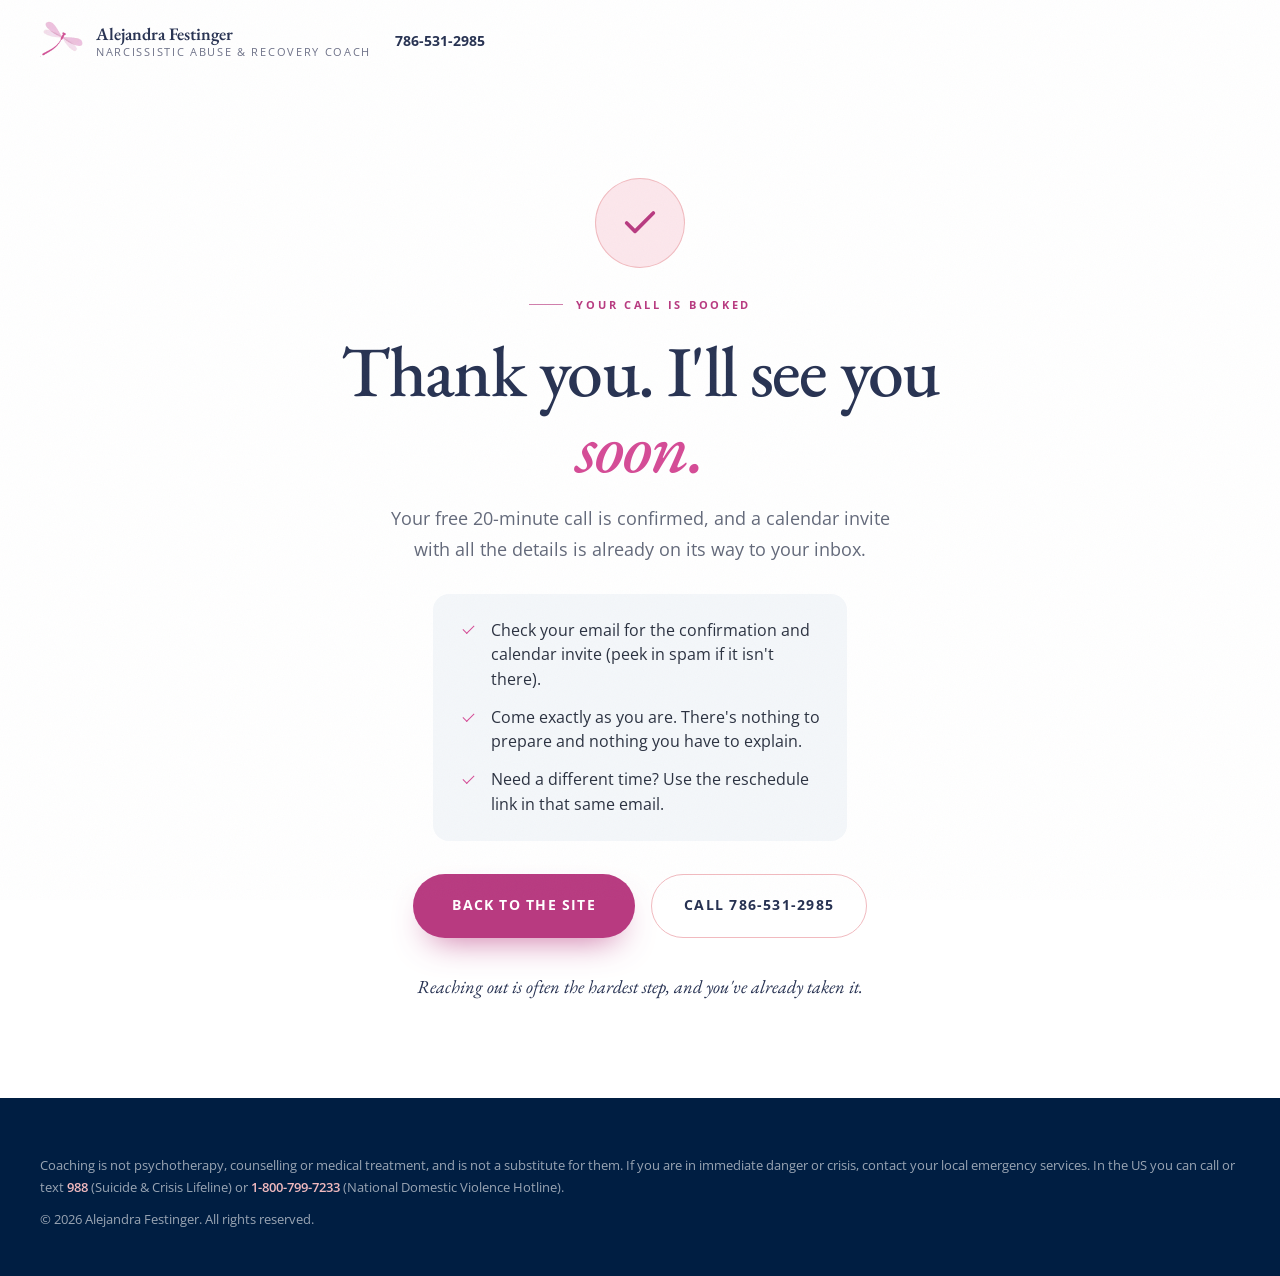
==== commit 9375b881: "Update phone number to 786-531-2985 Replace the old 720-604-0668 across both pages: tel: links, visi" ====
--- a/thank-you.html
+++ b/thank-you.html
@@ -76,7 +76,7 @@
       </span>
     </a>
     <div class="header-cta">
-      <a class="phone" href="tel:+17206040668">720-604-0668</a>
+      <a class="phone" href="tel:+17865312985">786-531-2985</a>
     </div>
   </div>
 </header>
@@ -103,7 +103,7 @@
 
     <div class="thanks-actions">
       <a class="btn btn-rose btn-lg" href="/">Back to the site</a>
-      <a class="btn btn-ghost" href="tel:+17206040668">Call 720-604-0668</a>
+      <a class="btn btn-ghost" href="tel:+17865312985">Call 786-531-2985</a>
     </div>
 
     <p class="thanks-sign">Reaching out is often the hardest step, and you've already taken it.</p>
--- a/assets/styles.css
+++ b/assets/styles.css
@@ -172,6 +172,20 @@
 }
 @media (max-width:600px){ .meet-play-glyph{ width:62px; height:62px; } .meet-play-glyph svg{ width:22px; height:22px; } }
 
+/* ─────────── book (Calendly embed) ─────────── */
+.book{ background:var(--white); }
+.book .section-head{ text-align:center; margin:0 auto clamp(2rem,4vw,3rem); }
+.book .eyebrow{ justify-content:center; }
+/* Let Calendly size its own iframe (no width override — forcing it smaller
+   after render clipped the content). No overflow:hidden/radius either. */
+.book-embed{ width:100%; max-width:1040px; margin:0 auto; height:760px; }
+/* On phones/small tablets, cap the width so Calendly renders its single-column
+   (stacked) layout, which fits any screen and is never clipped. */
+@media (max-width:767px){
+  .book .wrap{ padding-left:1rem; padding-right:1rem; }
+  .book-embed{ max-width:460px; height:1180px; }
+}
+
 .section{ position:relative; padding:clamp(5rem, 10vw, 9rem) 0; }
 
 .section-head{ max-width:720px; margin:0 auto clamp(3rem,6vw,4.5rem); text-align:center; }
@@ -330,7 +344,10 @@
   position:absolute; left:-2.6rem; bottom:3.5rem;
   width:118px; height:118px; display:grid; place-items:center;
   background:#fff; border-radius:50%; box-shadow:var(--sh);
-}
+  text-decoration:none; cursor:pointer;
+}
+.seal:hover{ transform:scale(1.04); }
+.seal{ transition:transform .3s var(--ease); }
 /* child combinator only: a descendant selector here also caught the play
    icon inside .seal-core and hid it. */
 .seal > svg{
@@ -494,8 +511,8 @@
 
 .watch{ background:#fff; }
 
-/* four across; the clips are vertical, so the frames are too */
-.video-grid{ display:grid; grid-template-columns:repeat(4,1fr); gap:1.25rem; }
+/* three across; the clips are vertical, so the frames are too */
+.video-grid{ display:grid; grid-template-columns:repeat(3,1fr); gap:1.25rem; }
 
 .vid{ margin:0; }
 
@@ -506,8 +523,10 @@
 }
 .vid-frame iframe{
   position:absolute; inset:0; width:100%; height:100%; border:0;
-  /* scale past the player chrome so the frame reads as clean footage */
-  transform:scale(1.02);
+  /* enlarge from the bottom so YouTube's title + channel/subscriber chrome
+     at the top is pushed above the frame and clipped by overflow:hidden */
+  transform-origin:bottom center;
+  transform:scale(1.13);
 }
 
 /* Placeholder until the player is injected. Scoped to :empty — as a plain
@@ -560,6 +579,15 @@
 .vid figcaption span{
   display:block; margin-top:.3rem; font-size:.74rem; color:var(--body);
 }
+.vid figcaption .vid-link{
+  display:inline-flex; align-items:center; gap:.35rem; margin-top:.6rem;
+  font-family:var(--sans); font-size:.68rem; font-weight:700;
+  letter-spacing:.1em; text-transform:uppercase;
+  color:var(--rose-dark); text-decoration:none;
+  transition:color .25s, gap .25s var(--ease);
+}
+.vid figcaption .vid-link:hover,
+.vid figcaption .vid-link:focus-visible{ color:var(--rose-deep); gap:.55rem; }
 
 .watch-note{
   margin:2.5rem 0 0; text-align:center;
